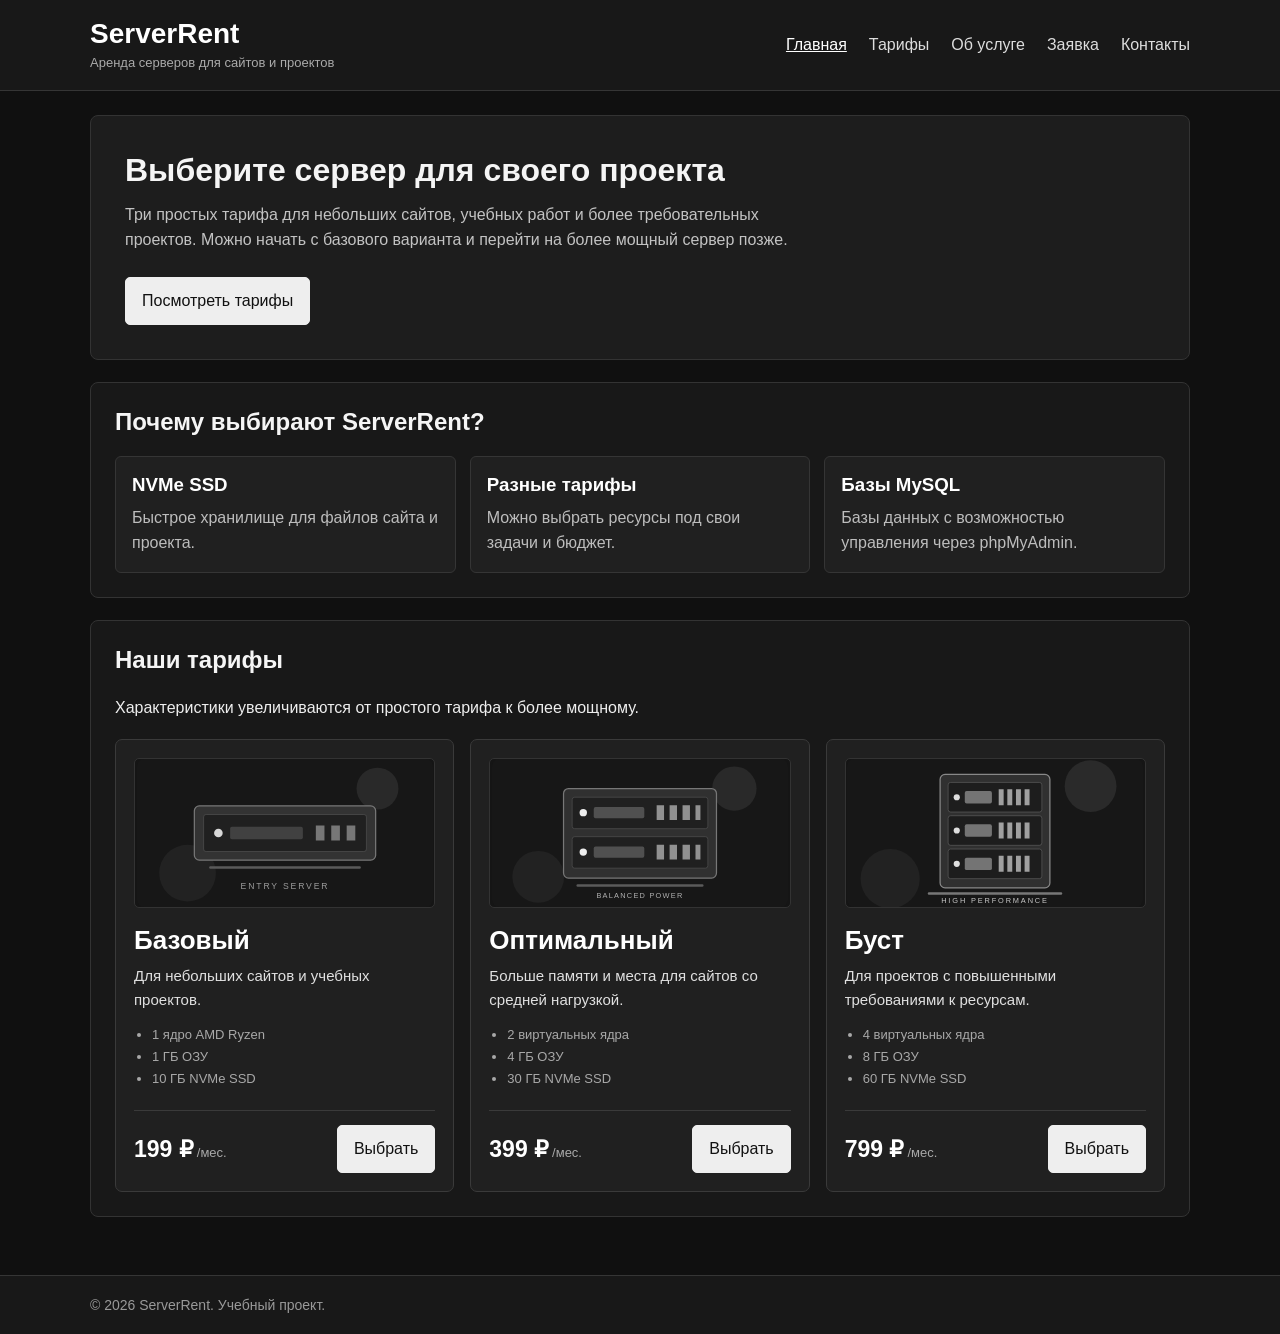
==== index.html @ e3d0d265 "Добавлен сайт ServerRent" ====
<!DOCTYPE html>
<html lang="ru">
<head>
    <meta charset="UTF-8">
    <meta name="viewport" content="width=device-width, initial-scale=1.0">
    <title>ServerRent — аренда серверов</title>
    <link rel="stylesheet" href="css/style.css">
</head>
<body>
    <header class="site-header">
        <div class="container header-content">
            <div class="brand">
                <h1 class="logo">ServerRent</h1>
                <p class="tagline">Аренда серверов для сайтов и проектов</p>
            </div>
            <nav aria-label="Основная навигация">
                <a class="active" href="index.html">Главная</a>
                <a href="catalog.html">Тарифы</a>
                <a href="service.html">Об услуге</a>
                <a href="order.html">Заявка</a>
                <a href="contacts.html">Контакты</a>
            </nav>
        </div>
    </header>

    <main class="container">
        <section class="hero">
            <h2>Выберите сервер для своего проекта</h2>
            <p>Три простых тарифа для небольших сайтов, учебных работ и более требовательных проектов. Можно начать с базового варианта и перейти на более мощный сервер позже.</p>
            <a class="button" href="catalog.html">Посмотреть тарифы</a>
        </section>

        <section>
            <h2>Почему выбирают ServerRent?</h2>
            <div class="features">
                <div class="feature">
                    <h3>NVMe SSD</h3>
                    <p>Быстрое хранилище для файлов сайта и проекта.</p>
                </div>
                <div class="feature">
                    <h3>Разные тарифы</h3>
                    <p>Можно выбрать ресурсы под свои задачи и бюджет.</p>
                </div>
                <div class="feature">
                    <h3>Базы MySQL</h3>
                    <p>Базы данных с возможностью управления через phpMyAdmin.</p>
                </div>
            </div>
        </section>

        <section>
            <h2>Наши тарифы</h2>
            <p>Характеристики увеличиваются от простого тарифа к более мощному.</p>
            <div class="tariff-list">
                <article class="tariff">
                    <img class="tariff-image" src="images/server-basic.svg" alt="Иллюстрация базового сервера">
                    <h3 class="tariff-title">Базовый</h3>
                    <p class="tariff-description">Для небольших сайтов и учебных проектов.</p>
                    <ul class="tariff-specs">
                        <li>1 ядро AMD Ryzen</li>
                        <li>1 ГБ ОЗУ</li>
                        <li>10 ГБ NVMe SSD</li>
                    </ul>
                    <div class="tariff-footer">
                        <p class="price">199 ₽<span>/мес.</span></p>
                        <a class="button" href="order.html?tariff=basic">Выбрать</a>
                    </div>
                </article>
                <article class="tariff">
                    <img class="tariff-image" src="images/server-optimal.svg" alt="Иллюстрация оптимального сервера">
                    <h3 class="tariff-title">Оптимальный</h3>
                    <p class="tariff-description">Больше памяти и места для сайтов со средней нагрузкой.</p>
                    <ul class="tariff-specs">
                        <li>2 виртуальных ядра</li>
                        <li>4 ГБ ОЗУ</li>
                        <li>30 ГБ NVMe SSD</li>
                    </ul>
                    <div class="tariff-footer">
                        <p class="price">399 ₽<span>/мес.</span></p>
                        <a class="button" href="order.html?tariff=optimal">Выбрать</a>
                    </div>
                </article>
                <article class="tariff">
                    <img class="tariff-image" src="images/server-boost.svg" alt="Иллюстрация мощного сервера Буст">
                    <h3 class="tariff-title">Буст</h3>
                    <p class="tariff-description">Для проектов с повышенными требованиями к ресурсам.</p>
                    <ul class="tariff-specs">
                        <li>4 виртуальных ядра</li>
                        <li>8 ГБ ОЗУ</li>
                        <li>60 ГБ NVMe SSD</li>
                    </ul>
                    <div class="tariff-footer">
                        <p class="price">799 ₽<span>/мес.</span></p>
                        <a class="button" href="order.html?tariff=boost">Выбрать</a>
                    </div>
                </article>
            </div>
        </section>
    </main>

    <footer>
        <div class="container"><p>&copy; 2026 ServerRent. Учебный проект.</p></div>
    </footer>
</body>
</html>
---- css/style.css ----
/* Основные стили учебного сайта ServerRent */
* {
    box-sizing: border-box;
}

html {
    scroll-behavior: smooth;
}

body {
    margin: 0;
    font-family: Arial, sans-serif;
    line-height: 1.6;
    color: #eeeeee;
    background: #101010;
}

.container {
    width: 90%;
    max-width: 1100px;
    margin: 0 auto;
}

.site-header {
    background: #181818;
    border-bottom: 1px solid #353535;
}

.header-content {
    display: flex;
    align-items: center;
    justify-content: space-between;
    gap: 24px;
    padding: 16px 0;
}

.brand {
    flex-shrink: 0;
}

.logo {
    display: block;
    margin: 0;
    color: #ffffff;
    font-size: 28px;
}

.tagline {
    margin: 2px 0 0;
    color: #aaaaaa;
    font-size: 13px;
}

nav {
    display: flex;
    flex-wrap: wrap;
    justify-content: flex-end;
    gap: 10px 22px;
}

nav a {
    color: #dddddd;
    text-decoration: none;
}

nav a:hover,
nav a.active {
    color: #ffffff;
    text-decoration: underline;
}

main {
    padding: 24px 0 36px;
}

section,
.page-intro {
    margin-bottom: 22px;
    padding: 24px;
    background: #181818;
    border: 1px solid #333333;
    border-radius: 8px;
}

h1,
h2,
h3 {
    line-height: 1.25;
}

h2 {
    margin-top: 0;
    color: #f5f5f5;
}

h3 {
    margin-top: 0;
    color: #ffffff;
}

p {
    margin-top: 8px;
}

.muted,
.note {
    color: #a7a7a7;
    font-size: 14px;
}

.hero {
    padding: 34px;
    background: #1d1d1d;
}

.hero h2 {
    max-width: 680px;
    margin-bottom: 12px;
    font-size: 32px;
}

.hero p {
    max-width: 680px;
    color: #c3c3c3;
}

.button,
button {
    display: inline-block;
    margin-top: 8px;
    padding: 10px 16px;
    color: #111111;
    background: #eeeeee;
    border: 1px solid #eeeeee;
    border-radius: 5px;
    font: inherit;
    text-decoration: none;
    cursor: pointer;
}

.button:hover,
button:hover {
    color: #ffffff;
    background: #333333;
    border-color: #666666;
}

.tariff-list {
    display: grid;
    grid-template-columns: repeat(3, minmax(0, 1fr));
    gap: 16px;
    margin-top: 18px;
}

.tariff {
    display: flex;
    flex-direction: column;
    padding: 18px;
    background: #202020;
    border: 1px solid #3a3a3a;
    border-radius: 7px;
}

.tariff-image {
    display: block;
    width: 100%;
    height: 150px;
    margin-bottom: 16px;
    object-fit: contain;
    background: #151515;
    border: 1px solid #333333;
    border-radius: 5px;
}

.tariff-title {
    margin: 0 0 8px;
    color: #ffffff;
    font-size: 26px;
}

.tariff-description {
    margin: 0 0 12px;
    color: #e0e0e0 !important;
    font-size: 15px;
}

.tariff-specs {
    margin: 0 0 20px;
    padding-left: 18px;
    color: #a8a8a8;
    font-size: 13px;
    line-height: 1.7;
}

.tariff-footer {
    display: flex;
    align-items: center;
    justify-content: space-between;
    flex-wrap: wrap;
    gap: 10px;
    margin-top: auto;
    padding-top: 14px;
    border-top: 1px solid #3a3a3a;
}

.tariff-footer .button {
    margin-top: 0;
}

.price {
    margin: 0;
    color: #ffffff !important;
    font-size: 23px;
    font-weight: bold;
}

.price span {
    margin-left: 3px;
    color: #a8a8a8;
    font-size: 13px;
    font-weight: normal;
}

.features {
    display: grid;
    grid-template-columns: repeat(3, minmax(0, 1fr));
    gap: 14px;
}

.feature {
    padding: 16px;
    background: #202020;
    border: 1px solid #353535;
    border-radius: 6px;
}

.feature h3 {
    margin-bottom: 6px;
}

.feature p {
    margin-bottom: 0;
    color: #bdbdbd;
}

.detail-card {
    display: grid;
    grid-template-columns: 220px minmax(0, 1fr);
    gap: 22px;
    align-items: start;
    margin-bottom: 16px;
    padding: 18px;
    background: #202020;
    border: 1px solid #3a3a3a;
    border-radius: 7px;
}

.detail-card img {
    width: 100%;
    background: #151515;
    border: 1px solid #333333;
    border-radius: 5px;
}

.detail-card ul {
    padding-left: 20px;
}

label {
    display: block;
    margin: 15px 0;
}

input,
select,
textarea {
    display: block;
    width: 100%;
    max-width: 520px;
    margin-top: 6px;
    padding: 10px;
    color: #eeeeee;
    background: #111111;
    border: 1px solid #4a4a4a;
    border-radius: 5px;
    font: inherit;
}

input:focus,
select:focus,
textarea:focus {
    outline: 2px solid #aaaaaa;
    outline-offset: 1px;
}

textarea {
    min-height: 100px;
    resize: vertical;
}

.contact-list p {
    margin: 10px 0;
}

footer {
    padding: 18px 0;
    color: #999999;
    background: #181818;
    border-top: 1px solid #353535;
    font-size: 14px;
}

footer p {
    margin: 0;
}

@media (max-width: 800px) {
    .tariff-list,
    .features {
        grid-template-columns: 1fr 1fr;
    }

    .detail-card {
        grid-template-columns: 160px minmax(0, 1fr);
    }
}

@media (max-width: 720px) {
    .header-content {
        align-items: flex-start;
        flex-direction: column;
        gap: 12px;
    }

    nav {
        justify-content: flex-start;
        gap: 8px 18px;
    }
}

@media (max-width: 560px) {
    .container {
        width: 92%;
    }

    .tariff-list,
    .features,
    .detail-card {
        grid-template-columns: 1fr;
    }

    section,
    .page-intro,
    .hero {
        padding: 18px;
    }

    .hero h2 {
        font-size: 26px;
    }

    .detail-card img {
        max-width: 260px;
    }
}
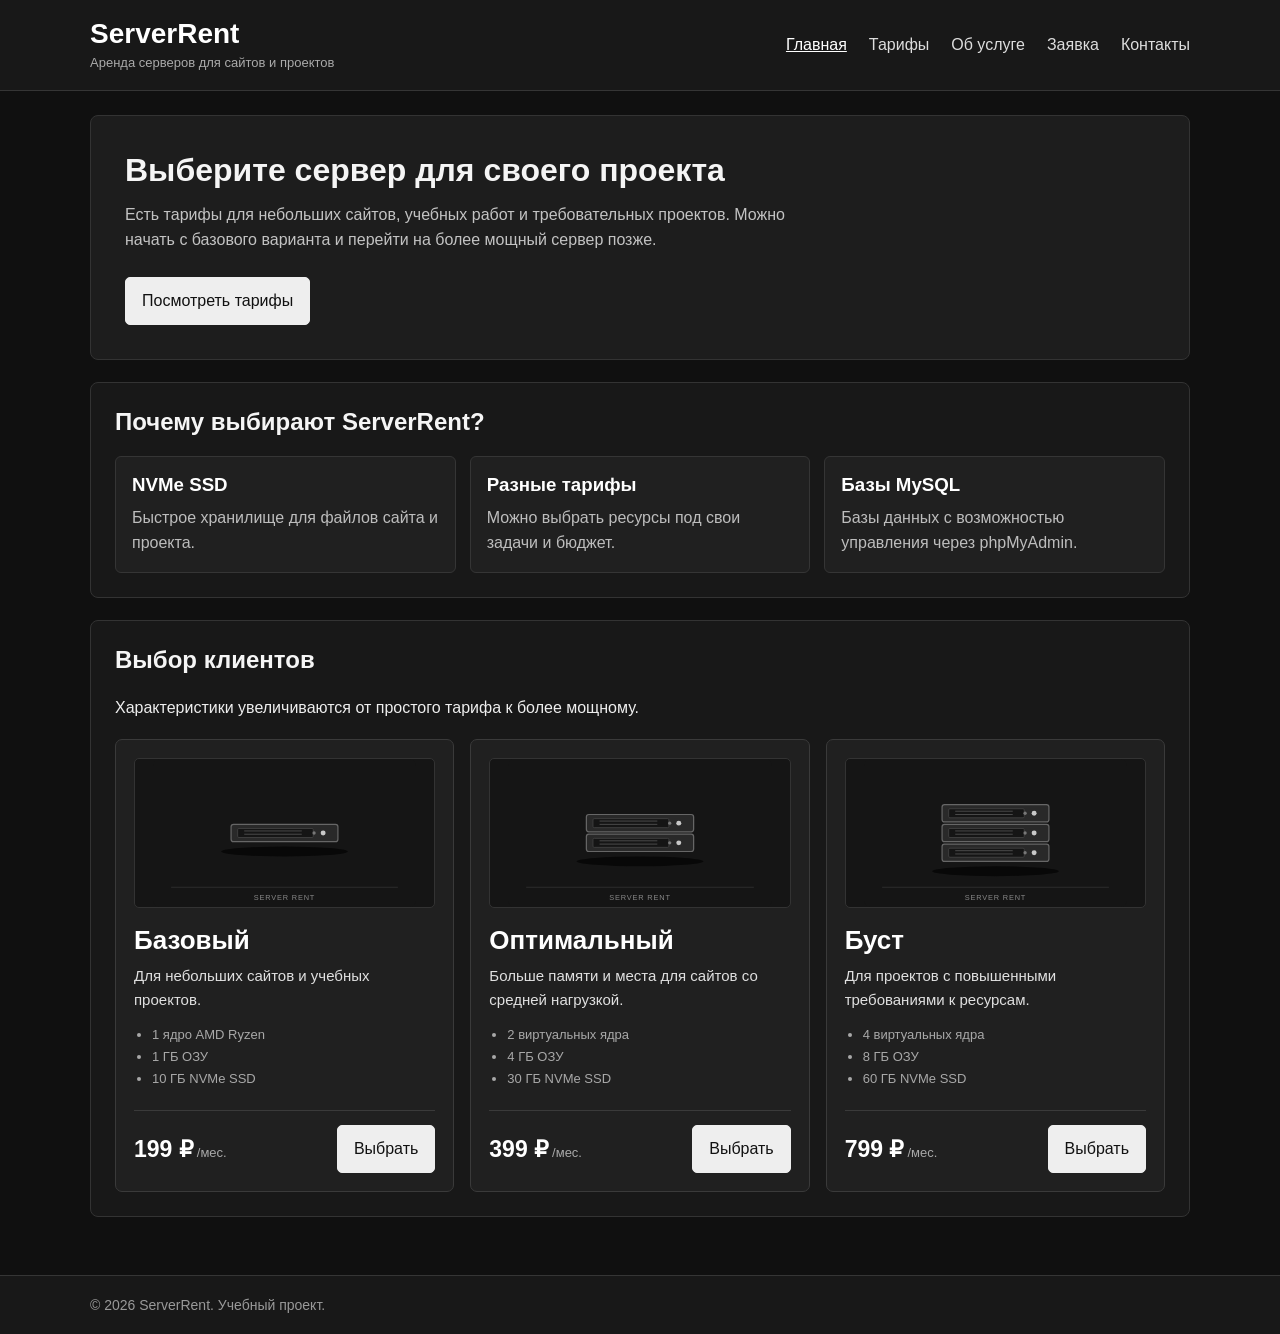
==== commit b05f9d19: "Добавлены новые тарифы серверов" ====
--- a/index.html
+++ b/index.html
@@ -26,7 +26,7 @@
     <main class="container">
         <section class="hero">
             <h2>Выберите сервер для своего проекта</h2>
-            <p>Три простых тарифа для небольших сайтов, учебных работ и более требовательных проектов. Можно начать с базового варианта и перейти на более мощный сервер позже.</p>
+            <p>Есть тарифы для небольших сайтов, учебных работ и требовательных проектов. Можно начать с базового варианта и перейти на более мощный сервер позже.</p>
             <a class="button" href="catalog.html">Посмотреть тарифы</a>
         </section>
 
@@ -49,7 +49,7 @@
         </section>
 
         <section>
-            <h2>Наши тарифы</h2>
+            <h2>Выбор клиентов</h2>
             <p>Характеристики увеличиваются от простого тарифа к более мощному.</p>
             <div class="tariff-list">
                 <article class="tariff">
